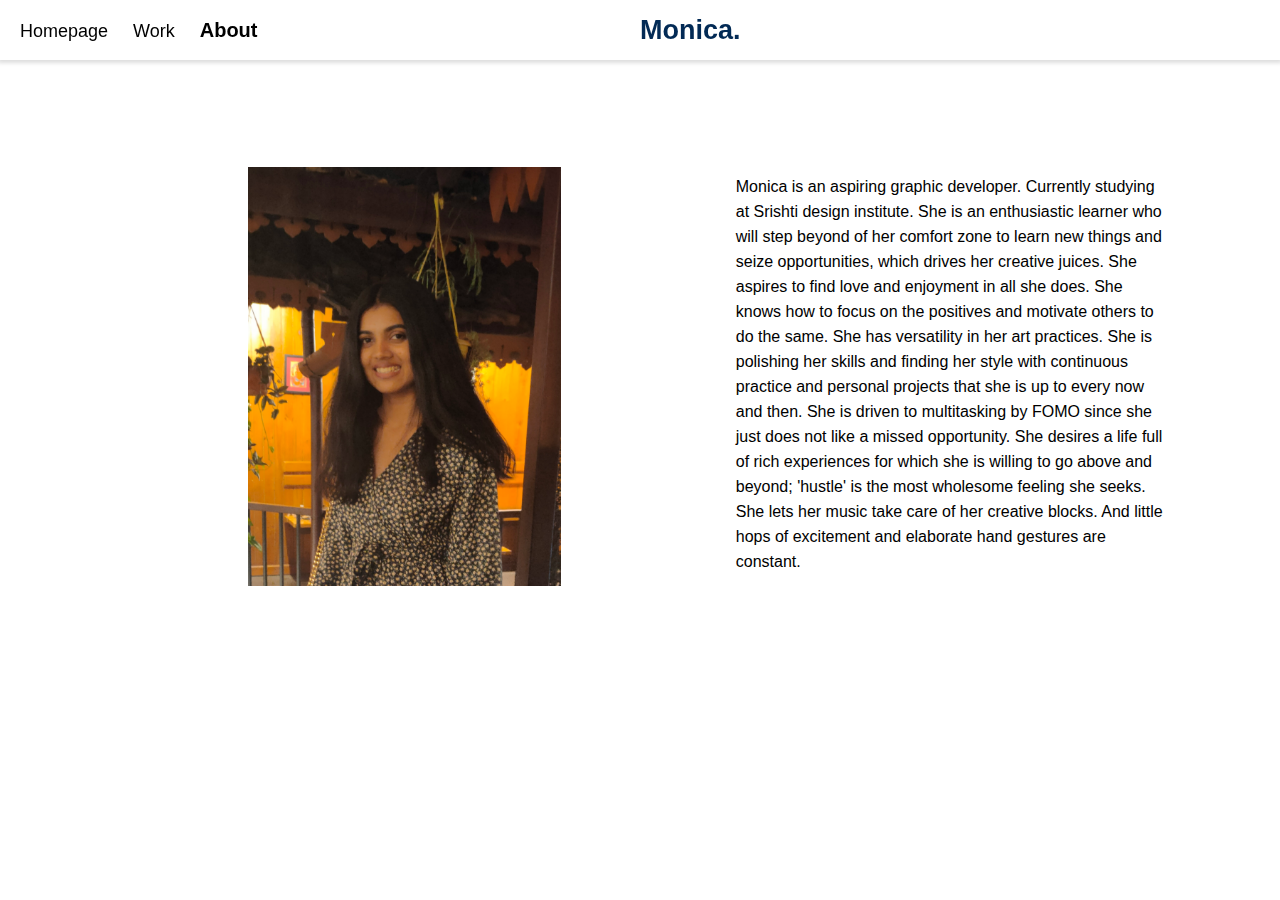
==== About/about.html @ 5a3a9285 "pull code" ====
<!DOCTYPE html>
<html lang="en">
  <head>
    <meta charset="UTF-8" />
    <meta http-equiv="X-UA-Compatible" content="IE=edge" />
    <meta name="viewport" content="width=device-width, initial-scale=1.0" />
    <link rel="stylesheet" href="about.css" />
    <title>About</title>
  </head>
  <body>
    <div class="main-header">
      <div class="nav-buttons">
        <a class="nav-texts" href="./index.html"> Homepage </a>
        <a class="nav-texts" href="./index.html"> Work </a>
        <a
          class="nav-texts"
          style="font-size: 20px; font-weight: bolder"
          href="#"
        >
          About
        </a>
      </div>
      <div class="nav-name">Monica.</div>
      <div></div>
    </div>
    
    <div
      style="
        background-image: url(https://cdn.myportfolio.com/4ebaa126-52bc-40a4-92cd-2eaf82b8f18f/e445aeda-308c-4969-b811-8a0312ede5e1_rwc_10x0x1979x2800x4096.png?h=1e546330ee219f60efeb72b10e7b604a);
        background-size: cover;
        margin: 30px;
        margin-top: 60px;
        /* display: flex; */
        justify-content: space-between;
        gap: 20px;
        padding-top: 100px;
      "
      class="about"
    >
    <!-- <div class="about-bg-txt">About</div> -->
    <div class="container">
      <div>
        <img class="my-photo" src="my-profile.jpg" alt="pic" />
      </div>
      <div class="detail-container">
        <p class="my-photo-detail">
        Monica is an aspiring graphic developer. Currently studying at Srishti
        design institute. She is an enthusiastic learner who will step beyond of
        her comfort zone to learn new things and seize opportunities, which
        drives her creative juices. She aspires to find love and enjoyment in
        all she does. She knows how to focus on the positives and motivate
        others to do the same. She has versatility in her art practices. She is
        polishing her skills and finding her style with continuous practice and
        personal projects that she is up to every now and then. She is driven to
        multitasking by FOMO since she just does not like a missed opportunity.
        She desires a life full of rich experiences for which she is willing to
        go above and beyond; 'hustle' is the most wholesome feeling she seeks.
        <br />
        She lets her music take care of her creative blocks. ​​​​​​​And little
        hops of excitement and elaborate hand gestures are constant.
      </p>
      </div>
    </div>
    </div>
    <script src="./about.js"></script>
  </body>
</html>
---- About/about.css ----
*{
    margin: 0;
    font-family: sans-serif;
}
.main-header{
    height: 60px;
    position: fixed;
    top: 0;
    left: 0;
    width: 100%;
    background-color: white;
    transition: background-color 0.5s ease;
    z-index: 999;
    -webkit-box-shadow:0px 1px 4px 2px #dedede;
    -moz-box-shadow:0px 1px 4px 2px #dedede;
    box-shadow: 0px 1px 4px 2px #dedede;
    display: flex;
     justify-content: flex-start;
     align-items: center; 

}
.scroll-header{
    background-color: #f0d47c;   
}
.nav-texts{
    text-decoration: none;
    color: #000000;
    font-size: 18px;
    padding-left: 20px;
}
.nav-name{
    color: #022A55;
    font-size: 27px;
    font-weight: bold;
 position: fixed;
 left:50%;
}
.my-photo{
    height: 433px;
    margin-left: 131px;
    width: 313px;
    object-fit: contain;
}
.detail-container{
    height: auto;
    width: 35%;
    font-size: 16px;
    font-style: normal;
    font-weight: 400;
    text-transform: none;
    box-sizing: border-box;
    padding-bottom: 10px;
    padding-top: 0px;
}
.my-photo-detail{
    justify-content: center;
    align-content: center;
    align-items: center;
    display: flex;
    word-break: break-word;
    line-height: 25px;
    
}
.container{
    display: flex;
    flex-direction: row;
    justify-content: space-around;
    align-items: center;
    gap: 0px;
}

@media only screen and (max-width: 768px) {
    .container{
       
        display: flex;
        flex-direction: column;
        justify-content: space-around;
        align-items: center;
        gap: 0px;
    }
    .my-photo{
        display: flex;
        flex-direction: column;
        justify-content: space-around;
        align-items: center;
        gap: 0px;
        height: 231px;
        margin-left: 0px;
        width: 167px;
        object-fit: contain;
    }
    .my-photo-detail{
        justify-content: center;
        align-content: center;
        align-items: center;
        display: flex;
        word-break: break-word;
        line-height: 25px;
    }
    .detail-container{
        height: auto;
        width: 90%;
        font-size: 13px;
        font-style: normal;
        font-weight: normal;
        text-transform: none;
        box-sizing: border-box;
        padding-bottom: 10px;
        padding-top: 0px;
        margin-top: 40px;
    }
    .about{
        background-image: url(https://cdn.myportfolio.com/4ebaa126-52bc-40a4-92cd-2eaf82b8f18f/e445aeda-308c-4969-b811-8a0312ede5e1_rwc_10x0x1979x2800x4096.png?h=1e546330ee219f60efeb72b10e7b604a);
        background-size: cover;
    }

}
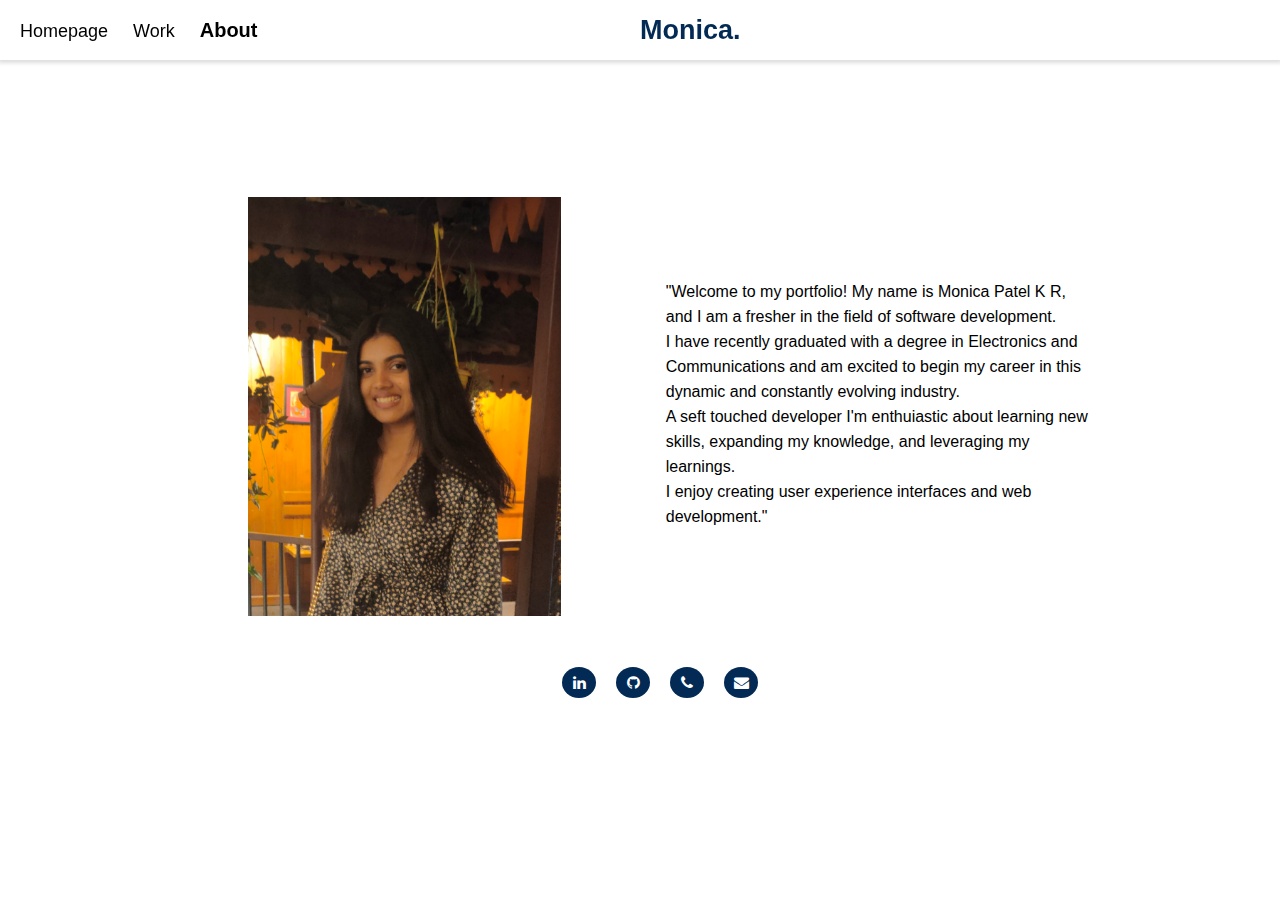
==== commit b98776a9: "about page completed" ====
--- a/About/about.html
+++ b/About/about.html
@@ -5,13 +5,14 @@
     <meta http-equiv="X-UA-Compatible" content="IE=edge" />
     <meta name="viewport" content="width=device-width, initial-scale=1.0" />
     <link rel="stylesheet" href="about.css" />
-    <title>About</title>
+    <link rel="stylesheet" href="https://cdnjs.cloudflare.com/ajax/libs/font-awesome/4.7.0/css/font-awesome.min.css">
+    <title>Monica.</title>
   </head>
   <body>
     <div class="main-header">
       <div class="nav-buttons">
-        <a class="nav-texts" href="./index.html"> Homepage </a>
-        <a class="nav-texts" href="./index.html"> Work </a>
+        <a class="nav-texts" href="../index.html"> Homepage </a>
+        <a class="nav-texts" href="../Work/work.html"> Work </a>
         <a
           class="nav-texts"
           style="font-size: 20px; font-weight: bolder"
@@ -23,12 +24,14 @@
       <div class="nav-name">Monica.</div>
       <div></div>
     </div>
-    
+    <!-- <div class="header-about">
+      <div class="header-about">About</div>
+    </div> -->
     <div
       style="
         background-image: url(https://cdn.myportfolio.com/4ebaa126-52bc-40a4-92cd-2eaf82b8f18f/e445aeda-308c-4969-b811-8a0312ede5e1_rwc_10x0x1979x2800x4096.png?h=1e546330ee219f60efeb72b10e7b604a);
         background-size: cover;
-        margin: 30px;
+        padding: 30px;
         margin-top: 60px;
         /* display: flex; */
         justify-content: space-between;
@@ -44,24 +47,22 @@
       </div>
       <div class="detail-container">
         <p class="my-photo-detail">
-        Monica is an aspiring graphic developer. Currently studying at Srishti
-        design institute. She is an enthusiastic learner who will step beyond of
-        her comfort zone to learn new things and seize opportunities, which
-        drives her creative juices. She aspires to find love and enjoyment in
-        all she does. She knows how to focus on the positives and motivate
-        others to do the same. She has versatility in her art practices. She is
-        polishing her skills and finding her style with continuous practice and
-        personal projects that she is up to every now and then. She is driven to
-        multitasking by FOMO since she just does not like a missed opportunity.
-        She desires a life full of rich experiences for which she is willing to
-        go above and beyond; 'hustle' is the most wholesome feeling she seeks.
+          "Welcome to my portfolio! My name is Monica Patel K R, and I am a fresher in the field of software development. 
+          <br />I have recently graduated with a degree in Electronics and Communications and am excited to begin my career in this dynamic and constantly evolving industry.
         <br />
-        She lets her music take care of her creative blocks. ​​​​​​​And little
-        hops of excitement and elaborate hand gestures are constant.
+        A seft touched developer I'm enthuiastic about learning new skills, expanding my knowledge, and leveraging my learnings.
+        <br /> I enjoy creating user experience interfaces and web development." 
       </p>
       </div>
     </div>
+    <div class="btn-icon">
+      <a href="https://www.linkedin.com/in/monicapatel-k-r-615724213" class="fa fa-linkedin" id="round"></a>
+      <a href="https://github.com/Teach-Monica" class="fa fa-github" id="round"></a>
+      <a href="tel:+919902739854" class="fa fa-phone" id="round"></a>
+      <a href="mailto:monica.krpatel@gmail.com" class="fa fa-envelope" id="round"></a>
     </div>
+    </div>
+    
     <script src="./about.js"></script>
   </body>
 </html>
--- a/About/about.css
+++ b/About/about.css
@@ -35,6 +35,12 @@
  position: fixed;
  left:50%;
 }
+/* .header-about{
+    display: grid;
+    align-items: center;
+    justify-content: center;
+    color: black;
+} */
 .my-photo{
     height: 433px;
     margin-left: 131px;
@@ -59,6 +65,9 @@
     display: flex;
     word-break: break-word;
     line-height: 25px;
+        position: relative;
+        right: 70px;
+    
     
 }
 .container{
@@ -67,11 +76,71 @@
     justify-content: space-around;
     align-items: center;
     gap: 0px;
+    margin-top: 30px;
+}
+/* button */
+.btn-icon{
+    width: 100%;
+    margin: auto;
+    margin-left: 20px;
+    display: flex;
+    flex-direction: row;
+    justify-content: center;
+    align-items: center;
+    gap: 10px;
+    margin-bottom: 50px;
+    margin-top: 10px;
+  }
+  
+  .fa {
+    padding: 0px;
+    width: 0px;
+    text-align: center;
+    text-decoration: none;
+    margin: 5px 2px;
+  }
+  
+  .fa:hover {
+    opacity: 0.7;
+  }
+  
+  .fa-linkedin {
+    background: #022A55;
+    color: white;
+  }
+  .fa-github {
+    background: #022A55;
+    color: white;
+  }
+  .fa-phone {
+    background: #022A55;
+    color: white;
+  }
+  .fa-envelope {
+    background: #022A55;
+    color: white;
+  }
+  
+  #round {
+    padding: 8px;
+    font-size: 15px;
+    width: 18px;
+    text-align: center;
+    text-decoration: none;
+    margin: 30px 5px;
+    border-radius: 50%;
 }
 
-@media only screen and (max-width: 768px) {
+@media only screen and (max-width: 600px) {
+  .nav-buttons{
+        display: none;
+  }
+  .nav-name{
+    left: 0;
+    right: 0;
+    text-align: center;
+  }
     .container{
-       
         display: flex;
         flex-direction: column;
         justify-content: space-around;
@@ -96,6 +165,8 @@
         display: flex;
         word-break: break-word;
         line-height: 25px;
+        position: relative;
+        right: 0;
     }
     .detail-container{
         height: auto;
@@ -109,9 +180,28 @@
         padding-top: 0px;
         margin-top: 40px;
     }
-    .about{
-        background-image: url(https://cdn.myportfolio.com/4ebaa126-52bc-40a4-92cd-2eaf82b8f18f/e445aeda-308c-4969-b811-8a0312ede5e1_rwc_10x0x1979x2800x4096.png?h=1e546330ee219f60efeb72b10e7b604a);
-        background-size: cover;
+    .btn-icon{
+        width: 100%;
+        margin: auto;
+        margin-left: 0px;
+        display: flex;
+        flex-direction: row;
+        justify-content: center;
+        align-items: center;
+        gap: 3px;
+        margin-bottom: 30px;
+        margin-top: 0px;
+      }
+      #round {
+        padding: 8px;
+        font-size: 15px;
+        width: 18px;
+        text-align: center;
+        text-decoration: none;
+        margin: 0px 5px;
+        border-radius: 50%;
+        margin-bottom: 20px;
+        margin-top: 0;
     }
 
 }
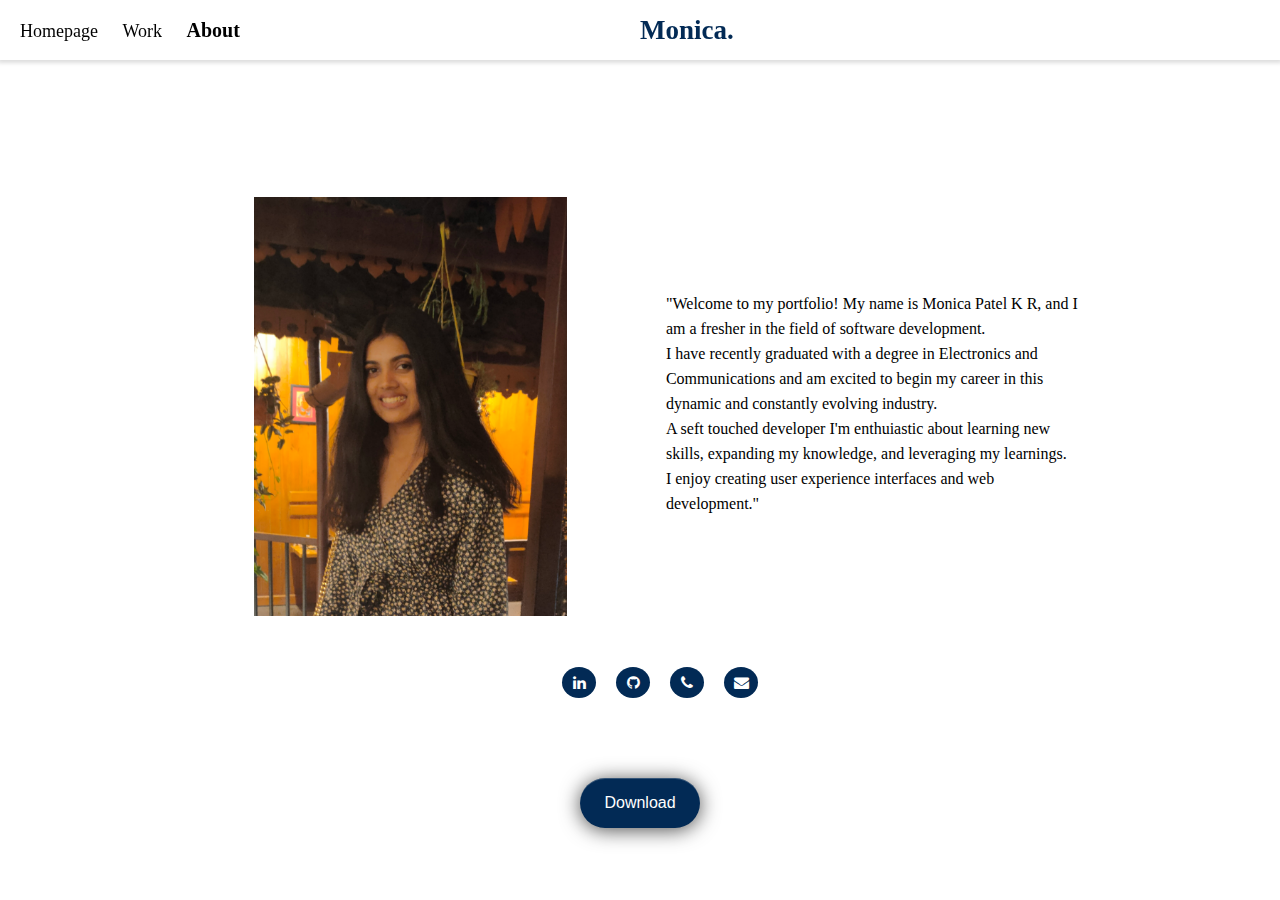
==== commit 1e792edf: "projects are added" ====
--- a/About/about.html
+++ b/About/about.html
@@ -10,6 +10,19 @@
   </head>
   <body>
     <div class="main-header">
+<!-- mobile nav bar -->
+<div class="mobile-nav">
+  <nav>
+    <ul>
+      <li><a href="#">Menu Item 1</a></li>
+      <li><a href="#">Menu Item 2</a></li>
+      <li><a href="#">Menu Item 3</a></li>
+      <li><a href="#">Menu Item 4</a></li>
+    </ul>
+  </nav>
+  <button class="hamburger-menu">&#9776;</button>
+</div>
+
       <div class="nav-buttons">
         <a class="nav-texts" href="../index.html"> Homepage </a>
         <a class="nav-texts" href="../Work/work.html"> Work </a>
@@ -61,7 +74,19 @@
       <a href="tel:+919902739854" class="fa fa-phone" id="round"></a>
       <a href="mailto:monica.krpatel@gmail.com" class="fa fa-envelope" id="round"></a>
     </div>
-    </div>
+
+<section>
+  <div class="center">
+    <a class="trigger" href="MONICA PATEL K.R (Resume).pdf">
+      <span>
+        <div class="p-text">Download</div>
+        <i aria-hidden="true"></i>
+      </span>
+    </a>
+  </div>
+</section>
+
+
     
     <script src="./about.js"></script>
   </body>
--- a/About/about.css
+++ b/About/about.css
@@ -1,4 +1,4 @@
-*{
+<img src="" alt="">*{
     margin: 0;
     font-family: sans-serif;
 }
@@ -130,16 +130,182 @@
     margin: 30px 5px;
     border-radius: 50%;
 }
+.mobile-nav{
+  display: none;
+}
+/* DOWNLOAD BUTTON */
+/* Primary */
+/* *, *::after, *::before {
+	box-sizing: border-box;
+}
+
+html {
+	font-size: 62.5%;
+} */
+
+section{
+	font-size: 1rem;
+	font-family: sans-serif;
+	color: #fff;
+	
+}
+
+.trigger{
+	text-decoration: none;
+}
+
+/* Button and the icon */
+section {
+	width: 100%;
+	/* height: 100vh; */
+	display: table;
+}
+
+.center {
+	display: table-cell;
+	vertical-align: middle;
+	text-align: center;
+}
+
+.trigger {
+	position: relative;
+	background:#022A55;
+	display: inline-block;
+	width: 120px;
+	height: 50px;
+	border-radius: 50em;
+	box-shadow: 0 2px 20px rgba(0,0,0,0.7), inset 0 1px 0 rgba(255,255,255,0.2);
+	color: #fff;
+}
+
+span, .p-text, i {
+	position: absolute;
+	width: 100%;
+	height: 100%;
+	left: 0;
+	/*background: yellow;
+	opacity: .5;*/
+}
+
+.p-text, i {
+	transition: top 0.3s;
+}
+
+span {
+	/*
+	uncomment this to see where actually the
+	Download and SVG located on initial state
+	and on hover
+	*/
+	overflow: hidden;
+}
+
+.p-text{
+	line-height: 60px; /*make the button text vertically center of the button*/
+	top: -5px;
+}
+
+i {
+	top: 100%; /*moving out the SVG to the bottom on page loads*/
+  padding-top:20px;
+}
+
+i::before {
+  /* content: "\f019"; */
+  font-family: FontAwesome;
+  font-size: 1rem;
+}
+
+.trigger:hover em {
+	top: -100%; /* move the Download text to the top*/
+}
+
+.trigger:hover i {
+	top: 0;
+}
+
+/*Tooltip*/
+.trigger::before,
+.trigger::after {
+	position: absolute;
+	opacity: 0; /*hide on page load*/
+	visibility: hidden; /*to stop interaction when user hover on top of the button*/
+	transition: all 0.3s;
+}
+
+.trigger::before {
+	content: "checkout my resume";
+  box-shadow: 0px 5px 10px 0px rgba(3, 8, 1, 2);
+	width: 120px;
+	height: 40px;
+	line-height: 20px; /*to make the text vertically center*/
+	background:#f0d47c;
+	border-radius: 0.25em;
+	bottom: 30px;
+	left: calc(30% - 30px); /*take the left size of the box and pull it left by 70px (half of the box's width) referencing .trigger element as the base*/
+}
+
+/*the triangle below the `File size` box*/
+.trigger::after {
+	content: "";
+	width: 0;
+	height: 0;
+	border: 10px solid transparent;
+	/*
+	each border side is 10px width
+	this makes the square 20px width in total
+	left to center = 10px
+	center to right = 10px
+	*/
+  
+	border-top-color:#f0d47c;
+	left: calc(50% - 10px); /*take the left size of the box and pull it left by 10px (half of the box's width) referencing .trigger element as the base*/
+	bottom: 70px;
+}
+
+.trigger:hover::before,
+.trigger:hover::after {
+	opacity: 1;
+	visibility: visible;
+}
+
+/*pull down effect for the `File size` box when we hover the button*/
+.trigger:hover::before {
+	bottom: 80px;
+}
+
+.trigger:hover::after {
+	bottom: 60px;
+}
+/* button end */
+
+
+
+
+
 
 @media only screen and (max-width: 600px) {
-  .nav-buttons{
-        display: none;
-  }
-  .nav-name{
-    left: 0;
-    right: 0;
-    text-align: center;
-  }
+    .mobile-nav{
+      display: block;
+    }
+    nav {
+      display: none;
+    }
+    .hamburger-menu {
+      display: block;
+      background: none;
+      border: none;
+      font-size: 24px;
+      cursor: pointer;
+    }
+    .nav-buttons{
+          display: none;
+    }
+    .nav-name{
+      left: 0;
+      right: 0;
+      text-align: center;
+    }
     .container{
         display: flex;
         flex-direction: column;
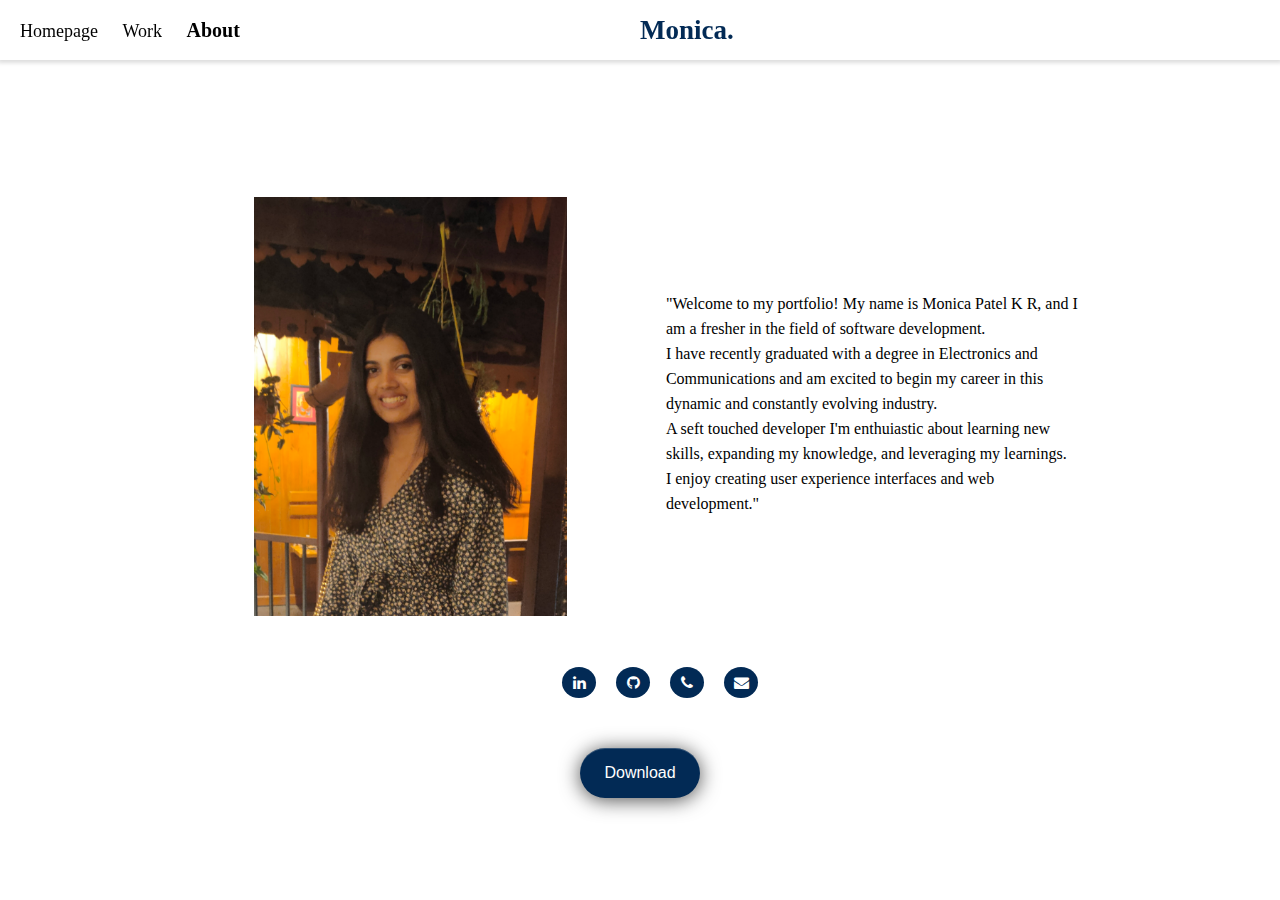
==== commit c36dc5bd: "favicon id added and few changes in the projets" ====
--- a/About/about.html
+++ b/About/about.html
@@ -7,6 +7,8 @@
     <link rel="stylesheet" href="about.css" />
     <link rel="stylesheet" href="https://cdnjs.cloudflare.com/ajax/libs/font-awesome/4.7.0/css/font-awesome.min.css">
     <title>Monica.</title>
+    <link rel="icon" type="image/x-icon" href="https://cdn.myportfolio.com/4ebaa126-52bc-40a4-92cd-2eaf82b8f18f/392ad85f-aeb4-4929-b05c-53d9141bcfe0_carw_1x1x32.png?h=2edf0037a887e87e8dbf4da932ef88cf">
+
   </head>
   <body>
     <div class="main-header">
--- a/About/about.css
+++ b/About/about.css
@@ -88,7 +88,7 @@
     justify-content: center;
     align-items: center;
     gap: 10px;
-    margin-bottom: 50px;
+    margin-bottom: 20px;
     margin-top: 10px;
   }
   
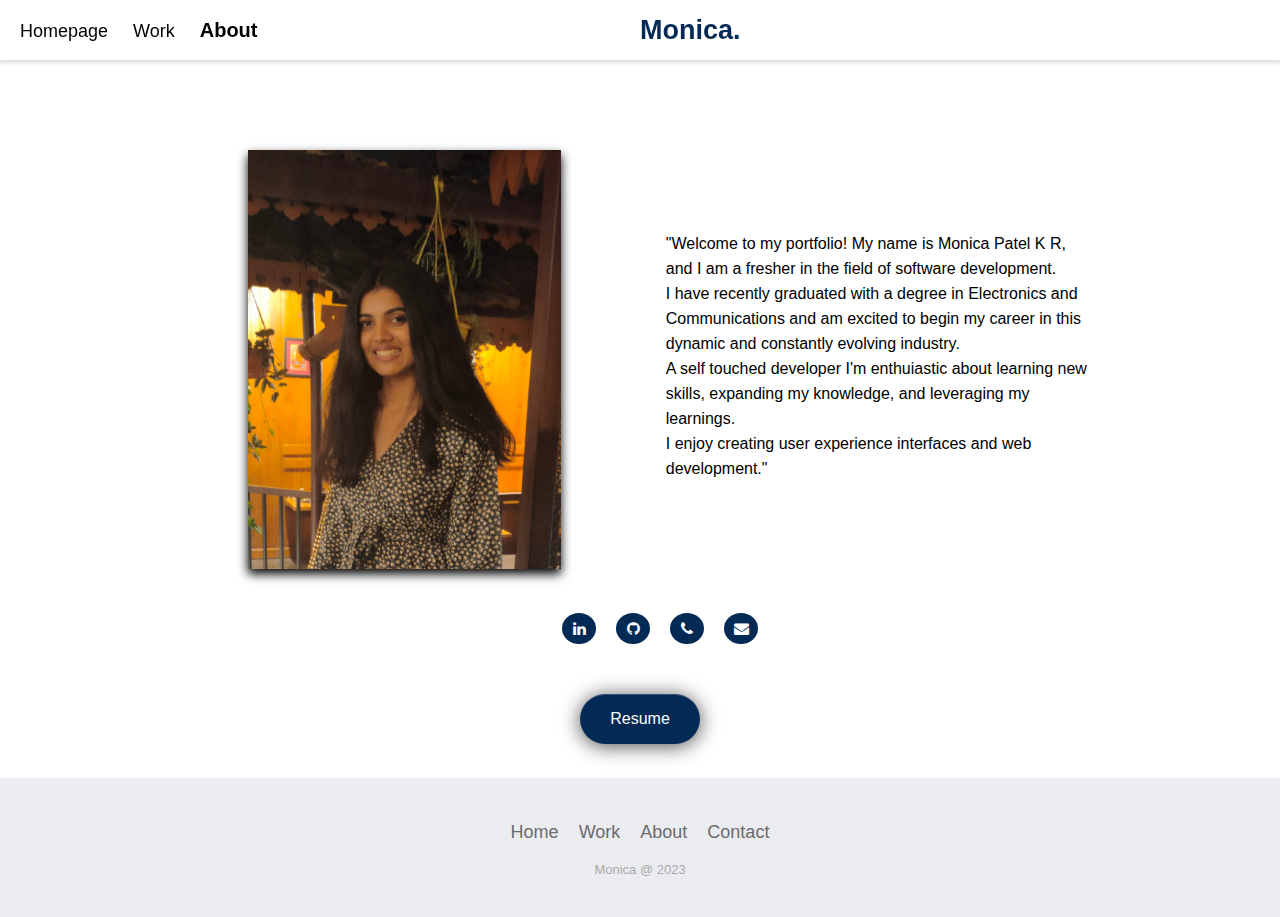
==== commit 0993a474: "changes" ====
--- a/About/about.html
+++ b/About/about.html
@@ -8,7 +8,9 @@
     <link rel="stylesheet" href="https://cdnjs.cloudflare.com/ajax/libs/font-awesome/4.7.0/css/font-awesome.min.css">
     <title>Monica.</title>
     <link rel="icon" type="image/x-icon" href="https://cdn.myportfolio.com/4ebaa126-52bc-40a4-92cd-2eaf82b8f18f/392ad85f-aeb4-4929-b05c-53d9141bcfe0_carw_1x1x32.png?h=2edf0037a887e87e8dbf4da932ef88cf">
-
+    <!-- footer style bootstrap
+    <link rel="stylesheet" href="https://cdnjs.cloudflare.com/ajax/libs/twitter-bootstrap/4.1.3/css/bootstrap.min.css">
+    <link rel="stylesheet" href="https://cdnjs.cloudflare.com/ajax/libs/ionicons/2.0.1/css/ionicons.min.css"> -->
   </head>
   <body>
     <div class="main-header">
@@ -47,7 +49,7 @@
         background-image: url(https://cdn.myportfolio.com/4ebaa126-52bc-40a4-92cd-2eaf82b8f18f/e445aeda-308c-4969-b811-8a0312ede5e1_rwc_10x0x1979x2800x4096.png?h=1e546330ee219f60efeb72b10e7b604a);
         background-size: cover;
         padding: 30px;
-        margin-top: 60px;
+        margin-top: 20px;
         /* display: flex; */
         justify-content: space-between;
         gap: 20px;
@@ -65,7 +67,7 @@
           "Welcome to my portfolio! My name is Monica Patel K R, and I am a fresher in the field of software development. 
           <br />I have recently graduated with a degree in Electronics and Communications and am excited to begin my career in this dynamic and constantly evolving industry.
         <br />
-        A seft touched developer I'm enthuiastic about learning new skills, expanding my knowledge, and leveraging my learnings.
+        A self touched developer I'm enthuiastic about learning new skills, expanding my knowledge, and leveraging my learnings.
         <br /> I enjoy creating user experience interfaces and web development." 
       </p>
       </div>
@@ -79,17 +81,45 @@
 
 <section>
   <div class="center">
+    <!-- <img class="file-image" src="https://img.icons8.com/fluency-systems-filled/512/contract-job.png" alt=""> -->
     <a class="trigger" href="MONICA PATEL K.R (Resume).pdf">
       <span>
-        <div class="p-text">Download</div>
+        <div class="p-text">
+          Resume</div>
         <i aria-hidden="true"></i>
       </span>
     </a>
   </div>
 </section>
 
-
-    
+<!-- footer --> 
+<!-- <div class="footer-basic">
+  <footer>
+      
+      <div class="social"><a href="https://www.linkedin.com/in/monicapatel-k-r-615724213"><i class="icon ion-social-linkedin"></i></a><a href="https://github.com/Teach-Monica"><i class="icon ion-social-github"></i></a><a href="tel:+919902739854"><i class="icon ion-social-whatsapp-outline"></i></a><a href="mailto:monica.krpatel@gmail.com"><i class="icon ion-social-envelope"></i></a></div>
+      <ul class="list-inline ul">
+          <li class="list-inline-item li"><a href="../index.html">Home</a></li>
+          <li class="list-inline-item li"><a href="../Work/work.html">Work</a></li>
+          <li class="list-inline-item li"><a href="#">About</a></li>
+          <li class="list-inline-item li"><a href="../Work/work.html">Contact Me</a></li>
+      </ul>
+      <p class="copyright">Monica @ 2023</p>
+  </footer>
+</div> -->
+</div>
+<!-- footer -->
+<div class="footer-basic">
+  <footer>
+      <!-- <div class="social"><a href="https://www.linkedin.com/in/monicapatel-k-r-615724213"><i class="icon ion-social-linkedin"></i></a><a href="https://github.com/Teach-Monica"><i class="icon ion-social-github"></i></a><a href="tel:+919902739854"><i class="icon ion-social-whatsapp-outline"></i></a><a href="mailto:monica.krpatel@gmail.com"><i class="icon ion-social-envelope"></i></a></div> -->
+      <ul class="list-inline ul">
+          <li class="list-inline-item li"><a href="../index.html">Home</a></li>
+          <li class="list-inline-item li"><a href="../Work/work.html">Work</a></li>
+          <li class="list-inline-item li"><a href="#">About</a></li>
+          <li class="list-inline-item li"><a href="../Work/work.html">Contact</a></li>
+      </ul>
+      <p class="copyright">Monica @ 2023</p>
+  </footer>
+</div>
     <script src="./about.js"></script>
   </body>
 </html>
--- a/About/about.css
+++ b/About/about.css
@@ -1,4 +1,4 @@
-<img src="" alt="">*{
+*{
     margin: 0;
     font-family: sans-serif;
 }
@@ -42,10 +42,10 @@
     color: black;
 } */
 .my-photo{
-    height: 433px;
-    margin-left: 131px;
-    width: 313px;
-    object-fit: contain;
+  margin-left: 131px;
+  width: 313px;
+  object-fit: contain;
+  box-shadow: 0px 5px 10px 0px rgb(0 0 1);
 }
 .detail-container{
     height: auto;
@@ -279,7 +279,75 @@
 }
 /* button end */
 
-
+.file-image{
+  height: 32px;
+  width: 34px;
+}
+
+/* footer */
+/* footer */
+.footer-basic {
+  padding:40px 0;
+  background-color: #ebecf0;;
+  color:#4b4c4d;
+}
+
+.footer-basic ul {
+  align-items: center;
+    padding: 0;
+    list-style: none;
+    text-align: center;
+    font-size: 18px;
+    line-height: 1.6;
+    margin-bottom: 0;
+    display: flex;
+    justify-content: center;;
+}
+
+.footer-basic li {
+  padding:0 10px;
+}
+
+.footer-basic ul a {
+  color:inherit;
+  text-decoration:none;
+  opacity:0.8;
+}
+
+.footer-basic ul a:hover {
+  opacity:1;
+}
+
+.footer-basic .social {
+  text-align:center;
+  padding-bottom:25px;
+}
+
+.footer-basic .social > a {
+  font-size:24px;
+  width:40px;
+  height:40px;
+  line-height:40px;
+  display:inline-block;
+  text-align:center;
+  border-radius:50%;
+  border:1px solid #ccc;
+  margin:0 8px;
+  color:inherit;
+  opacity:0.75;
+}
+
+.footer-basic .social > a:hover {
+  opacity:0.9;
+}
+
+.footer-basic .copyright {
+  margin-top:15px;
+  text-align:center;
+  font-size:13px;
+  color:#aaa;
+  margin-bottom:0;
+}
 
 
 
@@ -319,7 +387,7 @@
         justify-content: space-around;
         align-items: center;
         gap: 0px;
-        height: 231px;
+        height: 224px;
         margin-left: 0px;
         width: 167px;
         object-fit: contain;
